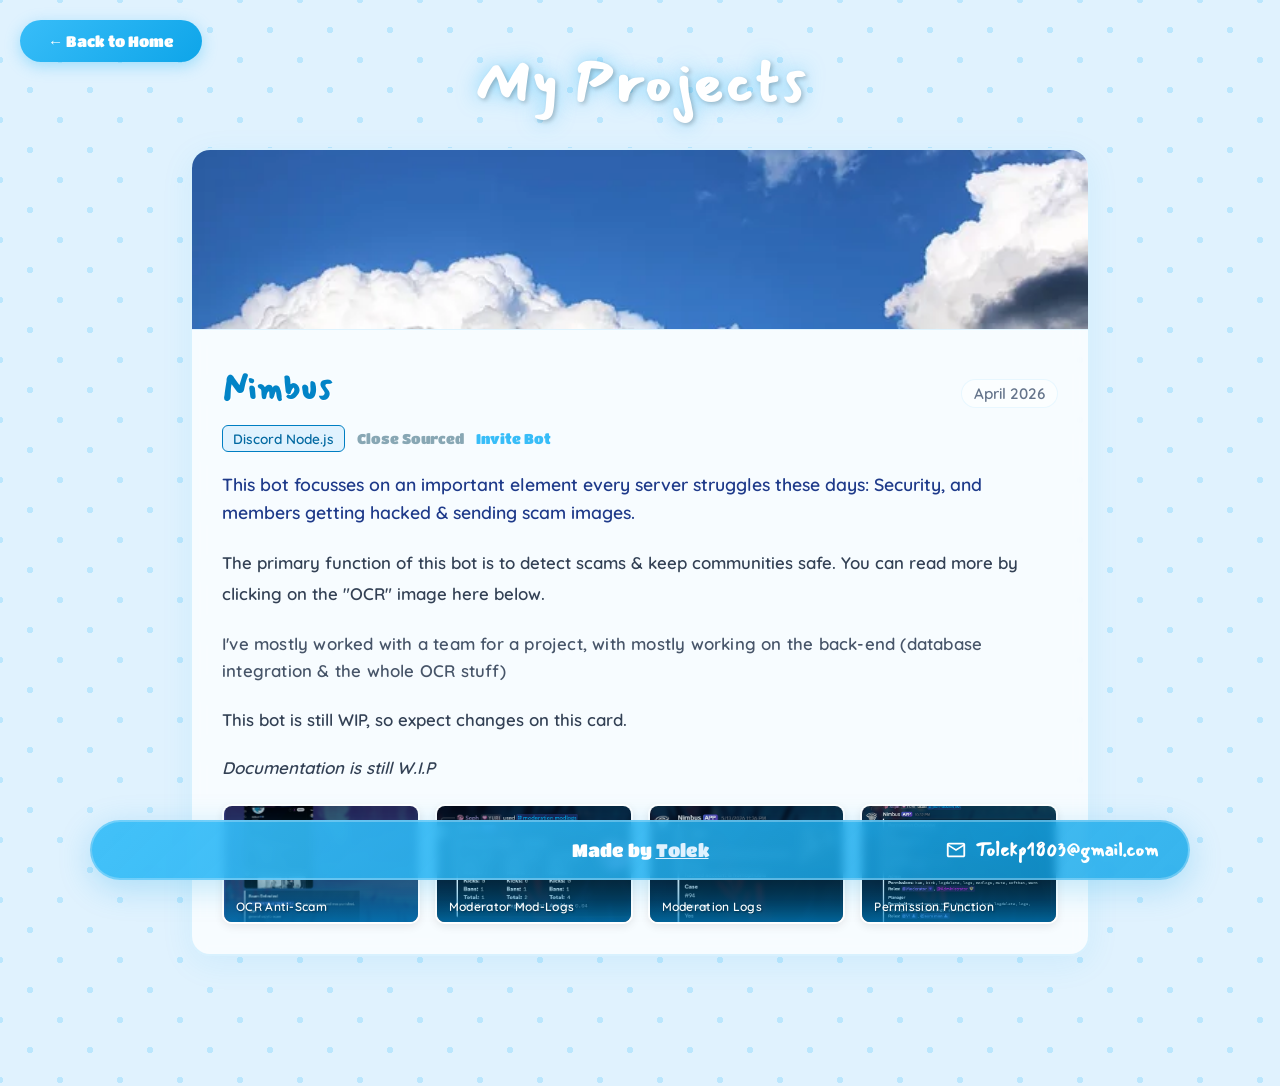
==== projects/index.html @ 04c0edc6 "Publishing version 1 of the website" ====
<!DOCTYPE html>
<html lang="en">
<head>
    <meta charset="UTF-8">
    <meta name="viewport" content="width=device-width, initial-scale=1.0">
    <title>Tolek | Projects</title>
    
    <link rel="preconnect" href="https://fonts.googleapis.com">
    <link rel="preconnect" href="https://fonts.gstatic.com" crossorigin>
    <link href="https://fonts.googleapis.com/css2?family=Titan+One&family=Mansalva&family=Quicksand:wght@400;600&display=swap" rel="stylesheet">
    <link rel="icon" type="image/x-icon" href="/assets/images/favicon.ico">
    <link rel="stylesheet" href="../assets/stylesheets/styles.css">
</head>
<body>

    <header>
        <a href="/" class="btn-back">← Back to Home</a>
        <h1 class="title">My Projects</h1>
    </header>

    <main class="projects-container">
        <article class="project-card">
            <div class="project-banner">
                <img src="/assets/projects/nimbus/banner.jpg" alt="Project Banner">
            </div>
            <div class="project-body">
                <div class="project-header">
                    <h2>Nimbus</h2>
                    <span class="project-date">April 2026</span>
                </div>
                <div class="project-meta">
                    <span class="tag">Discord Node.js</span>
                    <span class="closed-project-link">Close Sourced</span>
                    <a href="https://discord.com/oauth2/authorize?client_id=1325361087419256906&permissions=8&integration_type=0&scope=bot" class="project-link">Invite Bot</a>
                </div>
<div class="project-info">
    <p class="p-intro">This bot focusses on an important element every server struggles these days: Security, and members getting hacked & sending scam images.</p>
    
    <p class="p-highlight">The primary function of this bot is to detect scams & keep communities safe. You can read more by clicking on the "OCR" image here below.</p>
    
    <p class="p-details">I've mostly worked with a team for a project, with mostly working on the back-end (database integration & the whole OCR stuff)</p>
    
    <p>This bot is still WIP, so expect changes on this card.</p>
    
    <p><i>Documentation is still W.I.P</i></p>
</div>

                <div class="project-gallery">
                    <div class="gallery-item" onclick="openModal(this)">
                        <img src="/assets/projects/nimbus/scamdetection.png" alt="OCR Anti-Scam" data-summary="OCR Anti-Scam" data-desc="It does this by processing images through OCR <i class='smallsub'>(Optical Character Recognition)</i> and see if the detected text is familiar in the database. If it is, then it will simply send an alert to the moderation team & mute/kick the user based off the user's preference.">
                        <div class="gallery-overlay">
                            <span>OCR Anti-Scam</span>
                        </div>
                    </div>
                    <div class="gallery-item" onclick="openModal(this)">
                        <img src="/assets/projects/nimbus/modlogs.png" alt="Moderator Logs" data-summary="Moderator logs" data-desc="This is a simple command showing the moderator's stats. You can use this to keep track of your moderator's activity, or just see 'em for fun!">
                        <div class="gallery-overlay">
                            <span>Moderator Mod-Logs</span>
                        </div>
                    </div>
                    <div class="gallery-item" onclick="openModal(this)">
                        <img src="/assets/projects/nimbus/modlog.png" alt="Modlogs" data-summary="Moderation Logs" data-desc="The bot has the ability to ban, kick and mute people as seen in the previous image. This module just ensures that it gets logged to a channel, and then sends all the data to the database, making sure that its secure and wont be wiped.">
                        <div class="gallery-overlay">
                            <span>Moderation Logs</span>
                        </div>
                    </div>
                    <div class="gallery-item" onclick="openModal(this)">
                        <img src="/assets/projects/nimbus/permissionlist.png" alt="Permissionlist" data-summary="Permission Function" data-desc="The permission function basically gives you the power as owner to customize the permissions fully. Every command has it's own permission value, so if you want to add banning to moderators for Nimbus, or remove it, then its possible with a single command!">
                        <div class="gallery-overlay">
                            <span>Permission Function</span>
                        </div>
                    </div>
                </div>
            </div>
        </article>
    </main>

    <footer>
        <div class="footer-container">
            <div class="center">
                Made by <a href="https://sophies-portfolio.carrd.co/" target="_blank">Tolek</a>
            </div>
            <div class="right">
                <span class="material-symbols--mail-outline"></span>
                <a class="a-contact" href="mailto:tolekp1803@gmail.com">Tolekp1803@gmail.com</a>
            </div>
        </div>
    </footer>

    <div id="imageModal" class="modal" onclick="closeModal()">
        <span class="modal-close">&times;</span>
        <div class="modal-content-wrapper" onclick="event.stopPropagation()">
            <img class="modal-img" id="modalTargetImg" src="" alt="">
            <div id="modalTitle" class="modal-title"></div>
            <div id="modalDescription" class="modal-description"></div>
        </div>
    </div>

    <audio id="bg-music" loop>
        <source src="/assets/music/peak.mp3" type="audio/mpeg">
    </audio>

    <script>
        function openModal(element) {
            const modal = document.getElementById('imageModal');
            const modalImg = document.getElementById('modalTargetImg');
            const titleText = document.getElementById('modalTitle');
            const descText = document.getElementById('modalDescription');
            const targetImg = element.querySelector('img');

            modalImg.src = targetImg.src;
            modalImg.alt = targetImg.alt;
            titleText.innerText = targetImg.getAttribute('data-summary');
            descText.innerHTML = targetImg.getAttribute('data-desc');

            modal.classList.add('show');
            document.body.style.overflow = 'hidden';
        }

        function closeModal() {
            const modal = document.getElementById('imageModal');
            modal.classList.remove('show');
            document.body.style.overflow = '';
        }

        document.addEventListener('keydown', function(e) {
            if (e.key === 'Escape') {
                closeModal();
            }
        });

        document.addEventListener('DOMContentLoaded', () => {
            const music = document.getElementById('bg-music');
            music.volume = 0.5;

            const savedTime = localStorage.getItem('music_timestamp');
            if (savedTime) {
                music.currentTime = parseFloat(savedTime);
            }

            setInterval(() => {
                if (!music.paused) {
                    localStorage.setItem('music_timestamp', music.currentTime);
                }
            }, 1000);

            music.play().catch(() => {
                const startAudioOnInteraction = () => {
                    music.play();
                    document.removeEventListener('click', startAudioOnInteraction);
                    document.removeEventListener('keydown', startAudioOnInteraction);
                };

                document.addEventListener('click', startAudioOnInteraction);
                document.addEventListener('keydown', startAudioOnInteraction);
            });

            window.addEventListener('beforeunload', () => {
                localStorage.setItem('music_timestamp', music.currentTime);
            });
        });
    </script>

</body>
</html>
---- assets/stylesheets/styles.css ----
* {
    box-sizing: border-box;
    margin: 0;
    padding: 0;
    cursor: default;
}


body {
    background-color: #e0f2fe;
    background-image: radial-gradient(#bae6fd 3px, transparent 3px), radial-gradient(#bae6fd 3px, #e0f2fe 3px);
    background-size: 60px 60px;
    background-position: 0 0, 30px 30px;
    font-family: "Quicksand", sans-serif;
    color: #1e3a8a;
    min-height: 100vh;
    display: flex;
    flex-direction: column;
    padding-bottom: 80px;
    animation: floatBackground 1.5s linear infinite;
}

@keyframes floatBackground {
    from { background-position: 0 0, 30px 30px; }
    to { background-position: 60px 60px, 90px 90px; }
}

header {
    position: relative;
    padding: 40px 20px 20px 20px;
    text-align: center;
}

.title {
    font-family: "Mansalva", sans-serif;
    font-size: 3.5rem;
    color: #fff;
    text-shadow: 2px 2px 4px rgba(0, 0, 0, 0.2), 0 0 20px rgba(56, 189, 248, 0.6);
    letter-spacing: 2px;
}

.container {
    max-width: 1100px;
    width: 90%;
    margin: 0 auto;
    display: grid;
    grid-template-columns: 2fr 1fr;
    gap: 25px;
    align-items: start;
}

.card {
    background: rgba(255, 255, 255, 0.75);
    backdrop-filter: blur(8px);
    -webkit-backdrop-filter: blur(8px);
    border: 2px solid rgba(186, 230, 253, 0.5);
    border-radius: 20px;
    padding: 30px;
    margin-bottom: 25px;
    box-shadow: 0 8px 32px 0 rgba(14, 165, 233, 0.1);
    transition: transform 0.3s ease, box-shadow 0.3s ease;
}

.card:hover {
    box-shadow: 0 12px 40px 0 rgba(14, 165, 233, 0.2);
    transform:scale(1.03);
}

.movies-banners-list {
    display: flex;
    flex-direction: column;
    gap: 20px;
    height: auto; 
    margin-top: 15px;
}

.gallery-item.movie-banner-style {
    width: 100%;
    height: 10rem;
    aspect-ratio: 16 / 6;
    border-radius: 15px;
    overflow: hidden;
    position: relative;
    border: 2px solid rgba(186, 230, 253, 0.5);
    box-shadow: 0 4px 15px rgba(14, 165, 233, 0.05);
    cursor: default;
}

.gallery-item.movie-banner-style img {
    width: 100%;
    height: 100%;
    object-fit: cover;
    display: block;
}

.gallery-item.movie-banner-style .gallery-overlay {
    position: absolute;
    bottom: 0;
    left: 0;
    width: 100%;
    height: 70%;
    display: flex;
    align-items: flex-end;
    padding: 20px;
    box-sizing: border-box;
    
    background: linear-gradient(
        to top, 
        rgba(30, 58, 138, 0.85) 0%,    
        rgba(186, 230, 253, 0.4) 50%, 
        transparent 100%                
    );
    
    transition: background 0.3s ease;
}

.gallery-item.movie-banner-style .gallery-overlay span {
    color: #ffffff; 
    font-family: "Quicksand", sans-serif;
    font-size: 1.25rem;
    font-weight: 600;
    text-shadow: 0 2px 4px rgba(30, 58, 138, 0.3);
}
.card h2 {
    font-family: "Mansalva", sans-serif;
    font-size: 2.2rem;
    color: #0284c7;
    margin-bottom: 15px;
    text-shadow: 1px 1px 0px rgba(255, 255, 255, 0.8);
}


.card p {
    line-height: 1.6;
    font-size: 1.1rem;
    color: #334155;
    font-weight: 600;
    margin-bottom: 20px;
}

.skills-wrapper {
    background: rgba(255, 255, 255, 0.45);
    border-radius: 14px;
    padding: 20px 25px;
    border: 1px solid rgba(186, 230, 253, 0.4);
    box-shadow: inset 0 2px 4px rgba(14, 165, 233, 0.05);
    transition: transform 0.2s ease;
}

.skills-wrapper:hover {
    transform: scale(1.05);
}

.skills-list {
    list-style-type: none;
    padding: 0;
    margin: 0;
    display: flex;
    flex-direction: column;
    gap: 12px;
}

.skills-list li {
    font-family: "Quicksand", sans-serif;
    font-size: 1.1rem;
    color: #1c9ce0;
    font-weight: 600;
    position: relative;
    padding-left: 24px;
    transition: color 0.5s ease, transform 0.5s ease;
    cursor: default;
}

.skills-list li:hover {
    color:#1e3a8a;
    transform: scale(1.02);
}

.skills-list li::before {
    content: "";
    position: absolute;
    left: 4px;
    top: 50%;
    transform: translateY(-50%);
    width: 8px;
    height: 8px;
    background-color: #38bdf8;
    border-radius: 50%;
    box-shadow: 0 0 8px rgba(56, 189, 248, 0.8);
}

.main-content .card {
    display: flex;
    flex-direction: column;
}

.btn-projects {
    display: inline-block;
    align-self: flex-start;
    margin-top: auto;
    padding: 12px 28px;
    background-color: #38bdf8;
    color: white;
    font-family: "Titan One", sans-serif;
    font-size: 1rem;
    text-decoration: none;
    border-radius: 50px;
    border: none;
    box-shadow: 0 4px 15px rgba(56, 189, 248, 0.4);
    transition: background-color 0.2s, transform 0.2s, box-shadow 0.2s;
    cursor: pointer;
}

.btn-projects:hover {
    background-color: #0ea5e9;
    transform: scale(1.05);
    box-shadow: 0 6px 20px rgba(56, 189, 248, 0.6);
}
.sidebar {
    display: flex;
    flex-direction: column;
}

.games-grid {
    display: grid;
    grid-template-columns: 1fr 1fr;
    gap: 15px;
    margin-top: 15px;
}

.game-item {
    display: flex;
    flex-direction: column;
    align-items: center;
    gap: 8px;
    transition: transform 0.2s ease;
}

.game-item:hover {
    transform: scale(1.02);
}


.game-item img {
    width: 100%;
    height: 140px;
    object-fit: cover;
    border-radius: 12px;
    box-shadow: 0 4px 10px rgba(0, 0, 0, 0.1);
    border: 2px solid #fff;
}

.game-link {
    font-family: "Titan One", sans-serif;
    font-size: 0.9rem;
    color: #0369a1;
    text-decoration: none;
    transition: text-decoration 0.2s ease;
}

.game-link:hover {
    text-decoration: underline;
}

footer {
    position: fixed;
    bottom: 20px;
    left: 50%;
    transform: translateX(-50%);
    width: 90%;
    max-width: 1100px;
    height: 60px;
    background: linear-gradient(135deg, rgba(56, 189, 248, 0.95) 0%, rgba(14, 165, 233, 0.8) 100%);
    backdrop-filter: blur(5px);
    border-radius: 50px;
    border: 2px solid rgba(186, 230, 253, 0.4);
    box-shadow: 0 8px 32px rgba(14, 165, 233, 0.25);
    z-index: 100;
}


.footer-container {
    position: relative;
    width: 100%;
    height: 100%;
    display: flex;
    justify-content: center;
    align-items: center;
    padding: 0 30px;
    transition: transform 0.3s ease;

}

.center {
    font-family: "Titan One", sans-serif;
    color: #fff;
    font-size: 1.1rem;
}

.center a {
    color: #e0f2fe;
    text-decoration: underline;
    transition: transform, color 0.2s ease;
    cursor: pointer;
}

.center a:hover {
    color: #afe2ff;
    transform:scale(1.05);
}

.right {
    position: absolute;
    right: 30px;
    display: flex;
    align-items: center;
    gap: 8px;
}

a {
    cursor: pointer;
}

.a-contact {
    color: #fff;
    font-family: "Mansalva", sans-serif;
    font-size: 1.2rem;
    text-decoration: none;
    font-weight: bold;
    position: relative;
    display: inline-block;
    cursor: pointer;
}

.a-contact::after {
    content: "";
    position: absolute;
    left: 0;
    bottom: 1px;
    width: 100%;
    height: 6px;
    background-image: url("data:image/svg+xml,%3Csvg xmlns='http://www.w3.org/2000/svg' viewBox='0 0 20 6'%3E%3Cpath d='M0,3 Q5,0 10,3 T20,3' fill='none' stroke='%23fff' stroke-width='2'/%3E%3C/svg%3E");
    background-repeat: repeat-x;
    background-size: 12px 6px;
    opacity: 0;
    transition: opacity 0.3s ease;
}

.a-contact:hover::after {
    opacity: 1;
    transform: translateY(0);
}

.material-symbols--mail-outline {
    display: inline-block;
    width: 22px;
    height: 22px;
    background-color: #fff;
    --svg: url("data:image/svg+xml,%3Csvg xmlns='http://www.w3.org/2000/svg' viewBox='0 0 24 24'%3E%3Cpath fill='%23000' d='M4 20q-.825 0-1.412-.587T2 18V6q0-.825.588-1.412T4 4h16q.825 0 1.413.588T22 6v12q0 .825-.587 1.413T20 20zm8-7L4 8v10h16V8zm0-2l8-5H4zM4 8V6v12z'/%3E%3C/svg%3E");
    -webkit-mask-image: var(--svg);
    mask-image: var(--svg);
    -webkit-mask-repeat: no-repeat;
    mask-repeat: no-repeat;
    -webkit-mask-size: 100% 100%;
    mask-size: 100% 100%;
}

@media (max-width: 768px) {
    .container {
        grid-template-columns: 1fr;
    }
    .main-content .card {
        min-height: auto;
    }
    .btn-projects {
        margin-top: 20px;
    }
    footer {
        position: static;
        transform: none;
        margin: 40px auto 20px auto;
        height: auto;
        padding: 15px;
        border-radius: 20px;
    }
    .footer-container {
        flex-direction: column;
        gap: 10px;
    }
    .right {
        position: static;
    }
    body {
        padding-bottom: 0;
    }
}

.projects-container {
    max-width: 900px;
    width: 90%;
    margin: 0 auto 50px auto;
    display: flex;
    flex-direction: column;
    gap: 35px;
}

.btn-back {
    position: absolute;
    top: 20px;
    left: 20px;
    display: inline-block;
    text-decoration: none;
    padding: 12px 28px;
    background: linear-gradient(135deg, #38bdf8 0%, #0ea5e9 100%);
    color: white;
    font-family: "Titan One", sans-serif;
    font-size: 0.95rem;
    border-radius: 50px;
    border: none;
    box-shadow: 0 4px 15px rgba(56, 189, 248, 0.4);
    transition: background-color 0.2s, transform 0.2s, box-shadow 0.2s;
    cursor: pointer;
}

.btn-back:hover {
    background-color: #0ea5e9;
    transform: scale(1.01);
    box-shadow: 0 6px 20px rgba(56, 189, 248, 0.6);
}

.btn-back:hover {
    background-color: rgba(224, 242, 254, 0.5);
    border-color: #0ea5e9;
    box-shadow: 0 6px 20px rgba(14, 165, 233, 0.3);
}

.project-card {
    background: rgba(255, 255, 255, 0.75);
    backdrop-filter: blur(8px);
    -webkit-backdrop-filter: blur(8px);
    border: 2px solid rgba(186, 230, 253, 0.5);
    border-radius: 20px;
    overflow: hidden;
    box-shadow: 0 8px 32px 0 rgba(14, 165, 233, 0.08);
    transition: transform 0.3s ease, box-shadow 0.3s ease;
}

.project-card:hover {
    transform:scale(1.05);
    box-shadow: 0 12px 40px 0 rgba(14, 165, 233, 0.18);
}

.project-banner {
    width: 100%;
    height: 180px;
    border-bottom: 1px solid rgba(186, 230, 253, 0.4);
}

.project-banner img {
    width: 100%;
    height: 100%;
    object-fit: cover;
    border-radius: 0;
}

.project-body {
    padding: 30px;
}

.project-header {
    display: flex;
    justify-content: space-between;
    align-items: baseline;
    flex-wrap: wrap;
    gap: 10px;
    margin-bottom: 10px;
}

.project-header h2 {
    font-family: "Mansalva", sans-serif;
    font-size: 2.2rem;
    color: #0284c7;
    text-shadow: 1px 1px 0px rgba(255, 255, 255, 0.8);
}

.project-date {
    font-family: "Quicksand", sans-serif;
    font-size: 0.95rem;
    font-weight: 600;
    color: #64748b;
    background: rgba(255, 255, 255, 0.5);
    padding: 4px 12px;
    border-radius: 30px;
    border: 1px solid rgba(186, 230, 253, 0.3);
}

.project-meta {
    display: flex;
    align-items: center;
    gap: 12px;
    margin-bottom: 18px;
    flex-wrap: wrap;
}

.project-meta .tag {
    font-family: "Quicksand", sans-serif;
    font-size: 0.85rem;
    font-weight: 600;
    color: #0369a1;
    background-color: #e0f2fe;
    padding: 4px 10px;
    border-radius: 6px;
    border: 1.5px solid #007ec2;}

.project-link {
    font-family: "Titan One", sans-serif;
    font-size: 0.85rem;
    color: #38bdf8;
    text-decoration: none;
    transition: color 0.2s;
}

.closed-project-link {
    font-family: "Titan One", sans-serif;
    font-size: 0.85rem;
    color: #88a7b4;
    text-decoration: none;
    transition: color 0.2s;
}

.project-link:hover {
    color: #0ea5e9;
    text-decoration: underline;
}

.project-info p {
    line-height: 1.6;
    font-size: 1.05rem;
    color: #334155;
    font-weight: 600;
    margin-bottom: 22px;
}

.project-gallery {
    display: grid;
    grid-template-columns: repeat(auto-fit, minmax(180px, 1fr));
    gap: 15px;
    margin-top: 15px;
    
}

.gallery-item {
    position: relative;
    width: 100%;
    height: 120px;
    border-radius: 10px;
    overflow: hidden;
    box-shadow: 0 3px 8px rgba(0, 0, 0, 0.08);
    border: 2px solid #fff;
    transition: transform 0.2s ease;
    cursor: pointer;    
}

.gallery-item:hover {
    transform: scale(1.02);
}

.gallery-item img {
    width: 100%;
    height: 100%;
    object-fit: cover;
    cursor: pointer;
}


.gallery-overlay {
    position: absolute;
    bottom: 0;
    left: 0;
    width: 100%;
    height: 40%; 
    background: linear-gradient(to top, rgba(2, 132, 199, 0.75) 0%, rgba(2, 132, 199, 0) 100%);
    display: flex;
    align-items: flex-end;
    padding: 8px 12px;
    pointer-events: none;
    cursor: pointer;
}

.gallery-overlay span {
    color: #ffffff;
    font-family: "Quicksand", sans-serif;
    font-size: 0.75rem;
    font-weight: 600;
    letter-spacing: 0.3px;
    text-shadow: 1px 1px 2px rgba(0, 0, 0, 0.4);
    white-space: nowrap;
    overflow: hidden;
    text-overflow: ellipsis;
    width: 100%;
}

@media (max-width: 600px) {
    .project-header {
        flex-direction: column;
        align-items: flex-start;
        gap: 5px;
    }
    .project-banner {
        height: 120px;
    }
    .project-body {
        padding: 20px;
    }
}

.modal {
    display: none;
    position: fixed;
    z-index: 2000;
    top: 0;
    left: 0;
    width: 100%;
    height: 100%;
    background-color: rgba(30, 58, 138, 0.4);
    backdrop-filter: blur(12px);
    -webkit-backdrop-filter: blur(12px);
    justify-content: center;
    align-items: center;
    opacity: 0;
    transition: opacity 0.3s ease;
}

.modal.show {
    display: flex;
    opacity: 1;
    cursor: pointer;
}

.modal-content-wrapper {
    background: rgba(255, 255, 255, 0.88);
    border: 3px solid #bae6fd;
    border-radius: 24px;
    padding: 24px;
    max-width: 650px;
    width: 85%;
    max-height: 85%;
    box-shadow: 0 20px 50px rgba(14, 165, 233, 0.25);
    display: flex;
    flex-direction: column;
    align-items: center;
    transform: scale(0.9);
    transition: transform 0.3s ease;
}

.modal.show .modal-content-wrapper {
    transform: scale(1);
}

.modal-img {
    max-width: 100%;
    max-height: 55vh;
    object-fit: contain;
    border-radius: 14px;
    border: 2px solid #fff;
    box-shadow: 0 4px 12px rgba(0, 0, 0, 0.05);
}

.modal-title {
    margin-top: 18px;
    font-family: "Mansalva", sans-serif;
    color: #0284c7;
    font-size: 1.9rem;
    text-align: center;
    text-shadow: 1px 1px 0px rgba(255, 255, 255, 0.8);
}

.modal-description {
    margin-top: 8px;
    font-family: "Quicksand", sans-serif;
    color: #475569;
    font-size: 0.95rem;
    font-weight: 600;
    line-height: 1.5;
    text-align: center;
    max-width: 500px;
}

.modal-close {
    position: absolute;
    top: 25px;
    right: 35px;
    color: #fff;
    font-family: "Titan One", sans-serif;
    font-size: 40px;
    font-weight: bold;
    cursor: pointer;
    transition: color 0.2s, transform 0.2s;
    user-select: none;
}

.modal-close:hover {
    color: #bae6fd;
    transform: scale(1.1);
}

@media (max-width: 768px) {
    .modal-content-wrapper {
        width: 90%;
        max-width: 100%;
        padding: 16px;
    }
    .modal-title {
        font-size: 1.5rem;
        margin-top: 12px;
    }
    .modal-description {
        font-size: 0.85rem;
    }
    .modal-close {
        top: 15px;
        right: 25px;
    }
}

.smallsub {
    font-size: 0.8rem;
}

.project-info .p-intro {
    color: #1e3a8a;
    font-size: 1.1rem;
}

.project-info .p-highlight {
    color: #334155; 
    line-height: 1.8;
}

.project-info .p-details {
    color: #475569;
    letter-spacing: 0.2px;
}
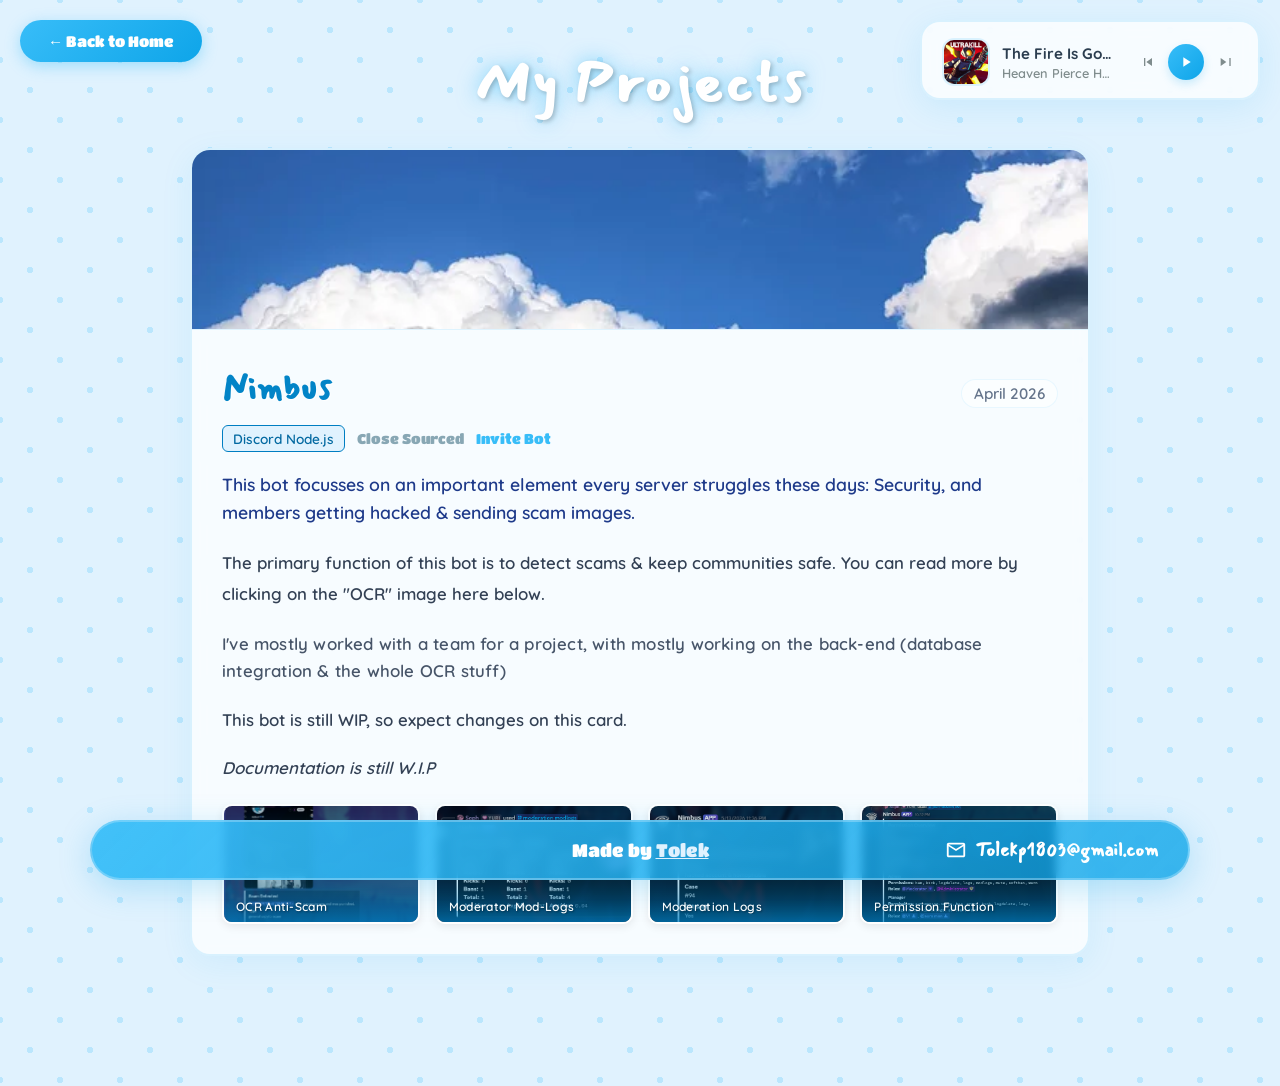
==== commit 865449b0: "added a functioning music player, that allows the user to change the volume and timestamp of the son" ====
--- a/projects/index.html
+++ b/projects/index.html
@@ -1,165 +1,148 @@
-<!DOCTYPE html>
-<html lang="en">
-<head>
-    <meta charset="UTF-8">
-    <meta name="viewport" content="width=device-width, initial-scale=1.0">
-    <title>Tolek | Projects</title>
-    
-    <link rel="preconnect" href="https://fonts.googleapis.com">
-    <link rel="preconnect" href="https://fonts.gstatic.com" crossorigin>
-    <link href="https://fonts.googleapis.com/css2?family=Titan+One&family=Mansalva&family=Quicksand:wght@400;600&display=swap" rel="stylesheet">
-    <link rel="icon" type="image/x-icon" href="/assets/images/favicon.ico">
-    <link rel="stylesheet" href="../assets/stylesheets/styles.css">
-</head>
-<body>
-
-    <header>
-        <a href="/" class="btn-back">← Back to Home</a>
-        <h1 class="title">My Projects</h1>
-    </header>
-
-    <main class="projects-container">
-        <article class="project-card">
-            <div class="project-banner">
-                <img src="/assets/projects/nimbus/banner.jpg" alt="Project Banner">
-            </div>
-            <div class="project-body">
-                <div class="project-header">
-                    <h2>Nimbus</h2>
-                    <span class="project-date">April 2026</span>
-                </div>
-                <div class="project-meta">
-                    <span class="tag">Discord Node.js</span>
-                    <span class="closed-project-link">Close Sourced</span>
-                    <a href="https://discord.com/oauth2/authorize?client_id=1325361087419256906&permissions=8&integration_type=0&scope=bot" class="project-link">Invite Bot</a>
-                </div>
-<div class="project-info">
-    <p class="p-intro">This bot focusses on an important element every server struggles these days: Security, and members getting hacked & sending scam images.</p>
-    
-    <p class="p-highlight">The primary function of this bot is to detect scams & keep communities safe. You can read more by clicking on the "OCR" image here below.</p>
-    
-    <p class="p-details">I've mostly worked with a team for a project, with mostly working on the back-end (database integration & the whole OCR stuff)</p>
-    
-    <p>This bot is still WIP, so expect changes on this card.</p>
-    
-    <p><i>Documentation is still W.I.P</i></p>
-</div>
-
-                <div class="project-gallery">
-                    <div class="gallery-item" onclick="openModal(this)">
-                        <img src="/assets/projects/nimbus/scamdetection.png" alt="OCR Anti-Scam" data-summary="OCR Anti-Scam" data-desc="It does this by processing images through OCR <i class='smallsub'>(Optical Character Recognition)</i> and see if the detected text is familiar in the database. If it is, then it will simply send an alert to the moderation team & mute/kick the user based off the user's preference.">
-                        <div class="gallery-overlay">
-                            <span>OCR Anti-Scam</span>
-                        </div>
-                    </div>
-                    <div class="gallery-item" onclick="openModal(this)">
-                        <img src="/assets/projects/nimbus/modlogs.png" alt="Moderator Logs" data-summary="Moderator logs" data-desc="This is a simple command showing the moderator's stats. You can use this to keep track of your moderator's activity, or just see 'em for fun!">
-                        <div class="gallery-overlay">
-                            <span>Moderator Mod-Logs</span>
-                        </div>
-                    </div>
-                    <div class="gallery-item" onclick="openModal(this)">
-                        <img src="/assets/projects/nimbus/modlog.png" alt="Modlogs" data-summary="Moderation Logs" data-desc="The bot has the ability to ban, kick and mute people as seen in the previous image. This module just ensures that it gets logged to a channel, and then sends all the data to the database, making sure that its secure and wont be wiped.">
-                        <div class="gallery-overlay">
-                            <span>Moderation Logs</span>
-                        </div>
-                    </div>
-                    <div class="gallery-item" onclick="openModal(this)">
-                        <img src="/assets/projects/nimbus/permissionlist.png" alt="Permissionlist" data-summary="Permission Function" data-desc="The permission function basically gives you the power as owner to customize the permissions fully. Every command has it's own permission value, so if you want to add banning to moderators for Nimbus, or remove it, then its possible with a single command!">
-                        <div class="gallery-overlay">
-                            <span>Permission Function</span>
-                        </div>
-                    </div>
-                </div>
-            </div>
-        </article>
-    </main>
-
-    <footer>
-        <div class="footer-container">
-            <div class="center">
-                Made by <a href="https://sophies-portfolio.carrd.co/" target="_blank">Tolek</a>
-            </div>
-            <div class="right">
-                <span class="material-symbols--mail-outline"></span>
-                <a class="a-contact" href="mailto:tolekp1803@gmail.com">Tolekp1803@gmail.com</a>
-            </div>
-        </div>
-    </footer>
-
-    <div id="imageModal" class="modal" onclick="closeModal()">
-        <span class="modal-close">&times;</span>
-        <div class="modal-content-wrapper" onclick="event.stopPropagation()">
-            <img class="modal-img" id="modalTargetImg" src="" alt="">
-            <div id="modalTitle" class="modal-title"></div>
-            <div id="modalDescription" class="modal-description"></div>
-        </div>
-    </div>
-
-    <audio id="bg-music" loop>
-        <source src="/assets/music/peak.mp3" type="audio/mpeg">
-    </audio>
-
-    <script>
-        function openModal(element) {
-            const modal = document.getElementById('imageModal');
-            const modalImg = document.getElementById('modalTargetImg');
-            const titleText = document.getElementById('modalTitle');
-            const descText = document.getElementById('modalDescription');
-            const targetImg = element.querySelector('img');
-
-            modalImg.src = targetImg.src;
-            modalImg.alt = targetImg.alt;
-            titleText.innerText = targetImg.getAttribute('data-summary');
-            descText.innerHTML = targetImg.getAttribute('data-desc');
-
-            modal.classList.add('show');
-            document.body.style.overflow = 'hidden';
-        }
-
-        function closeModal() {
-            const modal = document.getElementById('imageModal');
-            modal.classList.remove('show');
-            document.body.style.overflow = '';
-        }
-
-        document.addEventListener('keydown', function(e) {
-            if (e.key === 'Escape') {
-                closeModal();
-            }
-        });
-
-        document.addEventListener('DOMContentLoaded', () => {
-            const music = document.getElementById('bg-music');
-            music.volume = 0.5;
-
-            const savedTime = localStorage.getItem('music_timestamp');
-            if (savedTime) {
-                music.currentTime = parseFloat(savedTime);
-            }
-
-            setInterval(() => {
-                if (!music.paused) {
-                    localStorage.setItem('music_timestamp', music.currentTime);
-                }
-            }, 1000);
-
-            music.play().catch(() => {
-                const startAudioOnInteraction = () => {
-                    music.play();
-                    document.removeEventListener('click', startAudioOnInteraction);
-                    document.removeEventListener('keydown', startAudioOnInteraction);
-                };
-
-                document.addEventListener('click', startAudioOnInteraction);
-                document.addEventListener('keydown', startAudioOnInteraction);
-            });
-
-            window.addEventListener('beforeunload', () => {
-                localStorage.setItem('music_timestamp', music.currentTime);
-            });
-        });
-    </script>
-
-</body>
+<!DOCTYPE html>
+<html lang="en">
+<head>
+    <meta charset="UTF-8">
+    <meta name="viewport" content="width=device-width, initial-scale=1.0">
+    <title>Tolek | Projects</title>
+    
+    <link rel="preconnect" href="https://fonts.googleapis.com">
+    <link rel="preconnect" href="https://fonts.gstatic.com" crossorigin>
+    <link href="https://fonts.googleapis.com/css2?family=Titan+One&family=Mansalva&family=Quicksand:wght@400;600&display=swap" rel="stylesheet">
+    <link rel="icon" type="image/x-icon" href="../assets/images/favicon.ico">
+    <link rel="stylesheet" href="../assets/stylesheets/styles.css">
+</head>
+<body>
+
+    <header>
+        <a href="../" class="btn-back">← Back to Home</a>
+        <h1 class="title">My Projects</h1>
+    </header>
+    <div class="top-right-player-trigger">
+        <section class="spotify-row mini-player">
+            <div class="row-left">
+                <div class="row-artwork">
+                    <img src="../assets/images/ultrakill.ico" alt="Track Cover" id="track-art" onerror="this.src='./assets/images/undertale.png'">
+                </div>
+                <div class="row-meta">
+                    <h3 class="row-title">The Fire Is Gone</h3>
+                    <p class="row-artist">Heaven Pierce Her</p>
+                </div>
+            </div>
+
+            <div class="row-controls">
+                <button class="row-btn" id="action-prev" aria-label="Previous Track">
+                    <svg viewBox="0 0 24 24"><path d="M6 6h2v12H6zm3.5 6l8.5 6V6z"/></svg>
+                </button>
+                
+                <button class="row-btn row-btn-main" id="action-play" aria-label="Play / Pause">
+                    <svg class="icon-play" viewBox="0 0 24 24"><path d="M8 5v14l11-7z"/></svg>
+                    <svg class="icon-pause" viewBox="0 0 24 24" style="display:none;"><path d="M6 19h4V5H6zm8-14v14h4V5z"/></svg>
+                </button>
+                
+                <button class="row-btn" id="action-next" aria-label="Next Track">
+                    <svg viewBox="0 0 24 24"><path d="M15.5 12L7 6v12zm4.5-6h2v12h-2z"/></svg>
+                </button>
+            </div>
+
+            <div class="player-expanded-drawer">
+                <div class="timeline-container">
+                    <span class="time-text" id="time-current">0:00</span>
+                    <input type="range" class="player-slider timeline-slider" id="track-timeline" min="0" value="0" step="0.1">
+                    <span class="time-text" id="time-remaining">-0:00</span>
+                </div>
+                <div class="volume-container">
+                    <svg class="volume-icon" viewBox="0 0 24 24"><path d="M3 9v6h4l5 5V4L7 9H3zm13.5 3c0-1.77-1.02-3.29-2.5-4.03v8.05c1.48-.73 2.5-2.25 2.5-4.02zM14 3.23v2.06c2.89.86 5 3.54 5 6.71s-2.11 5.85-5 6.71v2.06c4.01-.91 7-4.49 7-8.77s-2.99-7.86-7-8.77z"/></svg>
+                    <input type="range" class="player-slider volume-slider" id="volume-control" min="0" max="1" step="0.01" value="0.4">
+                </div>
+            </div>
+        </section>
+    </div>
+
+    <audio id="bg-music" loop>
+        <source src="../assets/music/peak.mp3" type="audio/mpeg">
+    </audio>
+    <main class="projects-container">
+        <article class="project-card">
+            <div class="project-banner">
+                <img src="../assets/projects/nimbus/banner.jpg" alt="Project Banner">
+            </div>
+            <div class="project-body">
+                <div class="project-header">
+                    <h2>Nimbus</h2>
+                    <span class="project-date">April 2026</span>
+                </div>
+                <div class="project-meta">
+                    <span class="tag">Discord Node.js</span>
+                    <span class="closed-project-link">Close Sourced</span>
+                    <a href="https://discord.com/oauth2/authorize?client_id=1325361087419256906&permissions=8&integration_type=0&scope=bot" class="project-link">Invite Bot</a>
+                </div>
+<div class="project-info">
+    <p class="p-intro">This bot focusses on an important element every server struggles these days: Security, and members getting hacked & sending scam images.</p>
+    
+    <p class="p-highlight">The primary function of this bot is to detect scams & keep communities safe. You can read more by clicking on the "OCR" image here below.</p>
+    
+    <p class="p-details">I've mostly worked with a team for a project, with mostly working on the back-end (database integration & the whole OCR stuff)</p>
+    
+    <p>This bot is still WIP, so expect changes on this card.</p>
+    
+    <p><i>Documentation is still W.I.P</i></p>
+</div>
+
+                <div class="project-gallery">
+                    <div class="gallery-item" onclick="openModal(this)">
+                        <img src="../assets/projects/nimbus/scamdetection.png" alt="OCR Anti-Scam" data-summary="OCR Anti-Scam" data-desc="It does this by processing images through OCR <i class='smallsub'>(Optical Character Recognition)</i> and see if the detected text is familiar in the database. If it is, then it will simply send an alert to the moderation team & mute/kick the user based off the user's preference.">
+                        <div class="gallery-overlay">
+                            <span>OCR Anti-Scam</span>
+                        </div>
+                    </div>
+                    <div class="gallery-item" onclick="openModal(this)">
+                        <img src="../assets/projects/nimbus/modlogs.png" alt="Moderator Logs" data-summary="Moderator logs" data-desc="This is a simple command showing the moderator's stats. You can use this to keep track of your moderator's activity, or just see 'em for fun!">
+                        <div class="gallery-overlay">
+                            <span>Moderator Mod-Logs</span>
+                        </div>
+                    </div>
+                    <div class="gallery-item" onclick="openModal(this)">
+                        <img src="../assets/projects/nimbus/modlog.png" alt="Modlogs" data-summary="Moderation Logs" data-desc="The bot has the ability to ban, kick and mute people as seen in the previous image. This module just ensures that it gets logged to a channel, and then sends all the data to the database, making sure that its secure and wont be wiped.">
+                        <div class="gallery-overlay">
+                            <span>Moderation Logs</span>
+                        </div>
+                    </div>
+                    <div class="gallery-item" onclick="openModal(this)">
+                        <img src="../assets/projects/nimbus/permissionlist.png" alt="Permissionlist" data-summary="Permission Function" data-desc="The permission function basically gives you the power as owner to customize the permissions fully. Every command has it's own permission value, so if you want to add banning to moderators for Nimbus, or remove it, then its possible with a single command!">
+                        <div class="gallery-overlay">
+                            <span>Permission Function</span>
+                        </div>
+                    </div>
+                </div>
+            </div>
+        </article>
+    </main>
+
+    <footer>
+        <div class="footer-container">
+            <div class="center">
+                Made by <a href="https://sophies-portfolio.carrd.co/" target="_blank">Tolek</a>
+            </div>
+            <div class="right">
+                <span class="material-symbols--mail-outline"></span>
+                <a class="a-contact" href="mailto:tolekp1803@gmail.com">Tolekp1803@gmail.com</a>
+            </div>
+        </div>
+    </footer>
+
+    <div id="imageModal" class="modal" onclick="closeModal()">
+        <span class="modal-close">&times;</span>
+        <div class="modal-content-wrapper" onclick="event.stopPropagation()">
+            <img class="modal-img" id="modalTargetImg" src="" alt="">
+            <div id="modalTitle" class="modal-title"></div>
+            <div id="modalDescription" class="modal-description"></div>
+        </div>
+    </div>
+
+    <audio id="bg-music" loop>
+        <source src="../assets/music/peak.mp3" type="audio/mpeg">
+    </audio>
+
+<script src="../assets/js/script.js"></script>
+</body>
 </html>
--- a/assets/stylesheets/styles.css
+++ b/assets/stylesheets/styles.css
@@ -3,6 +3,248 @@
     margin: 0;
     padding: 0;
     cursor: default;
+}
+
+.top-right-player-trigger {
+    position: fixed;
+    top: 20px;
+    right: 20px;
+    z-index: 9999;
+    padding-bottom: 20px;
+}
+
+.spotify-row.mini-player {
+    display: flex;
+    align-items: center;
+    gap: 16px;
+    padding: 16px 20px;
+    background: rgba(255, 255, 255, 0.75);
+    backdrop-filter: blur(8px);
+    -webkit-backdrop-filter: blur(8px);
+    border: 2px solid rgba(186, 230, 253, 0.5);
+    border-radius: 20px;
+    box-shadow: 0 8px 32px 0 rgba(14, 165, 233, 0.1);
+    width: 340px;
+    height: 80px;
+    box-sizing: border-box;
+    transition: all 0.3s ease, height 0.4s cubic-bezier(0.16, 1, 0.3, 1);
+    overflow: hidden;
+    flex-direction: row;
+    flex-wrap: wrap;
+}
+
+.top-right-player-trigger:hover .spotify-row.mini-player {
+    height: 165px;
+    transform: translateY(-2px);
+    box-shadow: 0 12px 38px 0 rgba(14, 165, 233, 0.2);
+    border-color: rgba(186, 230, 253, 0.8);
+}
+
+.row-left {
+    display: flex;
+    align-items: center;
+    gap: 12px;
+    width: 170px;
+    min-width: 0;
+}
+
+.row-artwork {
+    width: 48px;
+    height: 48px;
+    border-radius: 12px;
+    overflow: hidden;
+    flex-shrink: 0;
+    border: 2px solid rgba(186, 230, 253, 0.5);
+    background: rgba(255, 255, 255, 0.5);
+    transition: border-color 0.3s ease;
+}
+
+.top-right-player-trigger:hover .row-artwork {
+    border-color: rgba(14, 165, 233, 0.4);
+}
+
+.row-artwork img {
+    width: 100%;
+    height: 100%;
+    object-fit: cover;
+    display: block;
+}
+
+.row-meta {
+    display: flex;
+    flex-direction: column;
+    gap: 2px;
+    min-width: 0;
+}
+
+.row-title {
+    font-family: "Quicksand", sans-serif;
+    font-size: 0.95rem;
+    font-weight: 700;
+    color: #2c3e50;
+    margin: 0;
+    white-space: nowrap;
+    overflow: hidden;
+    text-overflow: ellipsis;
+}
+
+.row-artist {
+    font-family: "Quicksand", sans-serif;
+    font-size: 0.8rem;
+    font-weight: 600;
+    color: #7f8c8d;
+    margin: 0;
+    white-space: nowrap;
+    overflow: hidden;
+    text-overflow: ellipsis;
+}
+
+.row-controls {
+    display: flex;
+    align-items: center;
+    gap: 6px;
+    flex-shrink: 0;
+    margin-left: auto;
+}
+
+.row-btn {
+    background: transparent;
+    border: none;
+    cursor: pointer;
+    padding: 6px;
+    display: flex;
+    align-items: center;
+    justify-content: center;
+    border-radius: 50%;
+    transition: transform 0.2s ease;
+}
+
+.row-btn svg {
+    width: 16px;
+    height: 16px;
+    fill: #7f8c8d;
+    transition: fill 0.2s ease;
+}
+
+.row-btn:hover svg {
+    fill: #0ea5e9;
+}
+
+.row-btn-main {
+    width: 36px;
+    height: 36px;
+    background: linear-gradient(135deg, #38bdf8 0%, #0ea5e9 100%);
+    box-shadow: 0 4px 10px rgba(14, 165, 233, 0.2);
+}
+
+.row-btn-main svg {
+    width: 16px;
+    height: 16px;
+    fill: #ffffff;
+}
+
+.row-btn-main:hover {
+    transform: scale(1.08);
+    background: linear-gradient(135deg, #0ea5e9 0%, #0284c7 100%);
+    box-shadow: 0 4px 14px rgba(14, 165, 233, 0.35);
+}
+
+.row-btn-main:hover svg {
+    fill: #ffffff;
+}
+
+.player-expanded-drawer {
+    width: 100%;
+    display: flex;
+    flex-direction: column;
+    gap: 12px;
+    padding-top: 12px;
+    border-top: 1px dashed rgba(186, 230, 253, 0.4);
+    opacity: 0;
+    pointer-events: none;
+    transition: opacity 0.2s ease;
+}
+
+.top-right-player-trigger:hover .player-expanded-drawer {
+    opacity: 1;
+    pointer-events: auto;
+    transition: opacity 0.3s ease 0.1s;
+}
+
+.timeline-container, .volume-container {
+    display: flex;
+    align-items: center;
+    gap: 10px;
+    width: 100%;
+}
+
+.time-text {
+    font-family: "Quicksand", sans-serif;
+    font-size: 0.75rem;
+    font-weight: 600;
+    color: #7f8c8d;
+    min-width: 32px;
+}
+
+#time-remaining {
+    text-align: right;
+}
+
+.volume-icon {
+    width: 16px;
+    height: 16px;
+    fill: #7f8c8d;
+    flex-shrink: 0;
+}
+
+.player-slider {
+    -webkit-appearance: none;
+    appearance: none;
+    flex: 1;
+    height: 6px;
+    border-radius: 3px;
+    background: rgba(14, 165, 233, 0.1);
+    outline: none;
+    cursor: pointer;
+}
+
+.player-slider::-webkit-slider-runnable-track {
+    width: 100%;
+    height: 6px;
+    cursor: pointer;
+    background: rgba(14, 165, 233, 0.1);
+    border-radius: 3px;
+}
+
+.player-slider::-webkit-slider-thumb {
+    height: 12px;
+    width: 12px;
+    border-radius: 50%;
+    background: #38bdf8;
+    cursor: pointer;
+    -webkit-appearance: none;
+    margin-top: -3px;
+    transition: transform 0.1s ease, background-color 0.1s ease;
+}
+
+.player-slider:hover::-webkit-slider-thumb {
+    transform: scale(1.2);
+    background: #0ea5e9;
+}
+
+.player-slider::-moz-range-thumb {
+    height: 12px;
+    width: 12px;
+    border: none;
+    border-radius: 50%;
+    background: #38bdf8;
+    cursor: pointer;
+    transition: transform 0.1s ease, background-color 0.1s ease;
+}
+
+.player-slider:hover::-moz-range-thumb {
+    transform: scale(1.2);
+    background: #0ea5e9;
 }
 
 
